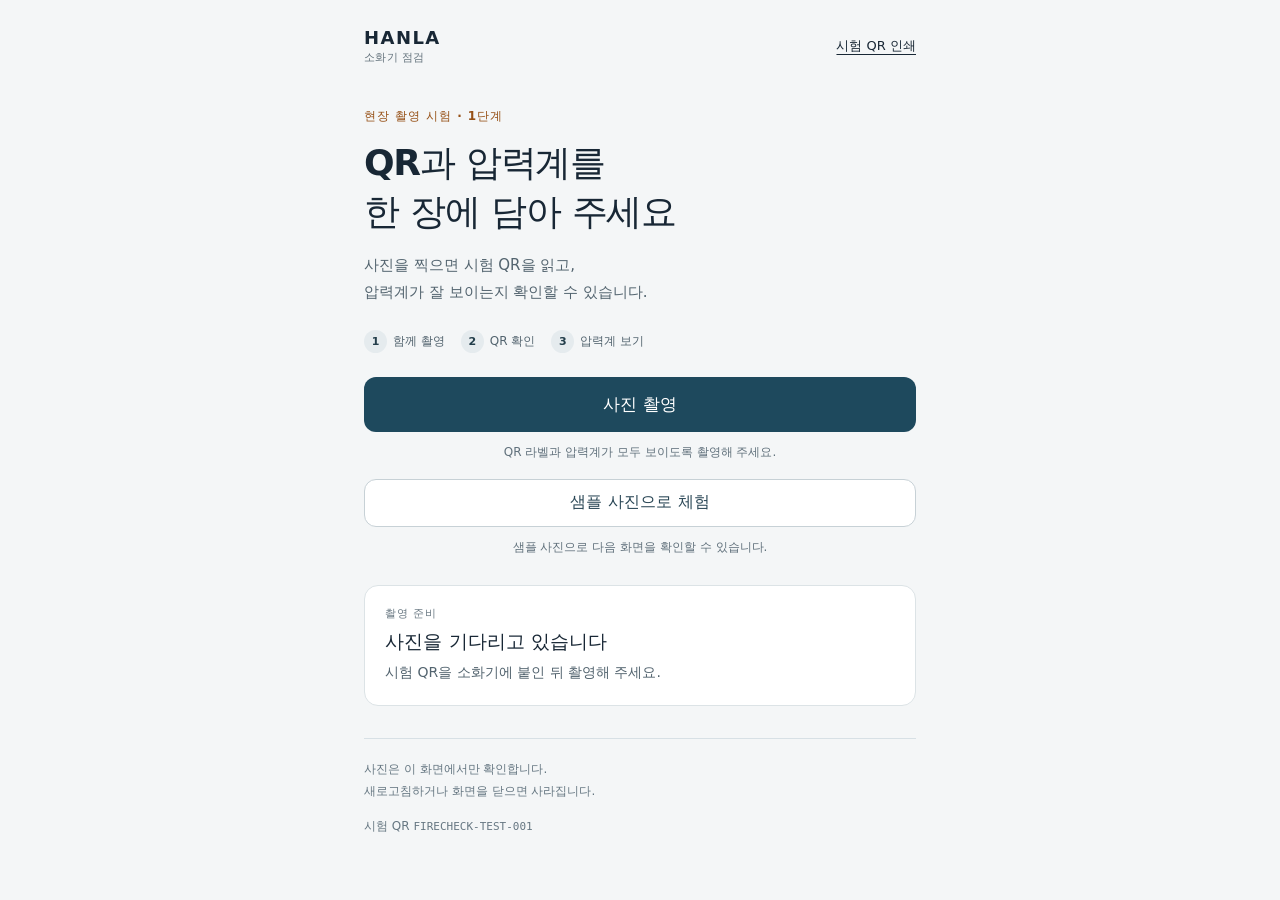
==== index.html @ dc1bfec1 "Publish mobile photo and QR trial" ====
<!doctype html>
<html lang="ko">
<head>
  <meta charset="UTF-8">
  <meta name="viewport" content="width=device-width, initial-scale=1">
  <meta name="color-scheme" content="light">
  <meta name="referrer" content="no-referrer">
  <title>소화기 촬영 시험 · HANLA</title>

  <script type="module" crossorigin src="./assets/main-BTgOIRqq.js"></script>
  <link rel="modulepreload" crossorigin href="./assets/trial-config-3g_mqXX-.js">
  <link rel="stylesheet" crossorigin href="./assets/trial-config-DWbpKtD1.css">
</head>
<body>
  <main class="page">
    <header class="header">
      <a class="brand" href="./">HANLA <span>소화기 점검</span></a>
      <a class="text-link" href="./labels.html">시험 QR 인쇄</a>
    </header>

    <section class="intro" aria-labelledby="title">
      <p class="eyebrow">현장 촬영 시험 · 1단계</p>
      <h1 id="title">QR과 압력계를<br>한 장에 담아 주세요</h1>
      <p class="description">사진을 찍으면 시험 QR을 읽고,<br>압력계가 잘 보이는지 확인할 수 있습니다.</p>
    </section>

    <div class="steps" aria-label="시험 순서">
      <span><b>1</b> 함께 촬영</span>
      <span><b>2</b> QR 확인</span>
      <span><b>3</b> 압력계 보기</span>
    </div>

    <section class="capture-panel" aria-label="촬영">
      <button id="capture" class="primary" type="button" disabled>사진 촬영</button>
      <p class="hint">QR 라벨과 압력계가 모두 보이도록 촬영해 주세요.</p>
      <button id="sample" class="secondary sample-button" type="button" disabled>샘플 사진으로 체험</button>
      <p class="hint">샘플 사진으로 다음 화면을 확인할 수 있습니다.</p>
      <noscript>촬영 시험을 하려면 브라우저에서 JavaScript를 사용하도록 설정해 주세요.</noscript>
    </section>

    <p id="sample-notice" class="sample-notice" role="status" hidden>샘플 체험 · QR과 압력계를 그린 합성 이미지입니다.</p>
    <section id="result" class="result" data-state="idle" aria-live="polite" aria-atomic="true">
      <p id="result-label" class="result-label">촬영 준비</p>
      <h2 id="result-title">사진을 기다리고 있습니다</h2>
      <p id="result-description">시험 QR을 소화기에 붙인 뒤 촬영해 주세요.</p>
      <p id="detected-codes" class="code-value" hidden></p>
    </section>

    <figure id="preview" class="preview" hidden>
      <div class="preview-heading">
        <h2 id="preview-title">촬영한 사진</h2>
        <button id="enlarge" class="secondary compact" type="button">크게 보기</button>
      </div>
      <img id="photo-preview" alt="QR과 압력계의 가독성을 확인할 촬영 사진">
      <figcaption>
        <span id="photo-info"></span>
        <span>바늘과 눈금이 눈으로 읽히는지 확인해 주세요.</span>
      </figcaption>
      <button id="clear" class="secondary" type="button">사진 지우기</button>
    </figure>

    <footer class="footer">
      <p>사진은 이 화면에서만 확인합니다.<br>새로고침하거나 화면을 닫으면 사라집니다.</p>
      <p>시험 QR <code data-test-id></code></p>
    </footer>
  </main>

  <dialog id="camera" class="camera-dialog" aria-labelledby="camera-title">
    <div class="viewer-heading">
      <h2 id="camera-title">소화기 촬영</h2>
      <button id="cancel-camera" class="secondary compact" type="button">촬영 취소</button>
    </div>
    <div class="camera-view">
      <video id="live-camera" autoplay muted playsinline aria-label="실시간 카메라 화면"></video>
    </div>
    <p id="camera-status" class="camera-status" role="status">카메라를 준비하고 있습니다.</p>
    <div class="camera-actions">
      <button id="shutter" class="primary" type="button" disabled>촬영하기</button>
      <button id="sample-camera" class="secondary" type="button">촬영 건너뛰고 샘플 보기</button>
      <button id="retry-camera" class="secondary" type="button" hidden>카메라 다시 열기</button>
    </div>
  </dialog>

  <dialog id="viewer" aria-labelledby="viewer-title">
    <div class="viewer-heading">
      <h2 id="viewer-title">압력계 확인</h2>
      <button id="close-viewer" class="secondary compact" type="button">닫기</button>
    </div>
    <button id="original-size" class="secondary compact" type="button" aria-pressed="false">원본 크기로 보기</button>
    <div class="viewer-image"><img id="viewer-photo" alt="확대해서 확인할 촬영 사진"></div>
  </dialog>

</body>
</html>
---- assets/trial-config-DWbpKtD1.css ----
:root{--lightningcss-light:initial;--lightningcss-dark: ;color-scheme:light;color:#182735;font-synthesis:none;-webkit-text-size-adjust:100%;background:#f4f6f7;font-family:system-ui,-apple-system,BlinkMacSystemFont,Segoe UI,sans-serif}*{box-sizing:border-box}body{margin:0}[hidden]{display:none!important}a{color:inherit}button,input{font:inherit}button,a{-webkit-tap-highlight-color:transparent}button{cursor:pointer;border-radius:12px;min-height:48px;font-weight:600}button:disabled{cursor:wait;opacity:.6}button:focus-visible,a:focus-visible{outline-offset:4px;outline:3px solid #b65313}h1,h2,p,figure{margin:0}h1{letter-spacing:-.035em;font-size:clamp(26px,6.8vw,36px);line-height:1.35}h2{font-size:19px;line-height:1.5}.page{width:min(100%,600px);margin:0 auto;padding:24px 24px 36px}.header{justify-content:space-between;align-items:center;gap:12px;display:flex}.brand{letter-spacing:.08em;flex-direction:column;gap:2px;font-size:18px;font-weight:800;text-decoration:none;display:inline-flex}.brand span{color:#62717b;letter-spacing:.03em;font-size:11px;font-weight:500}.text-link{text-underline-offset:4px;align-items:center;min-height:44px;font-size:13px;display:inline-flex}.intro{padding-top:40px}.eyebrow{letter-spacing:.08em;color:#965016;margin-bottom:14px;font-size:12px;font-weight:700}.description{color:#53646f;word-break:keep-all;margin-top:16px;font-size:15px;line-height:1.8}.steps{color:#53646f;flex-wrap:wrap;gap:16px;padding:24px 0;font-size:12px;display:flex}.steps span{align-items:center;gap:6px;display:inline-flex}.steps b{color:#233e4b;background:#e5ebee;border-radius:50%;place-items:center;width:23px;height:23px;font-size:11px;display:inline-grid}.primary{color:#fff;background:#1e495d;border:0;width:100%;padding:16px 18px;font-size:17px;display:block}.primary:hover{background:#173b4d}.secondary{color:#294655;background:#fff;border:1px solid #c7d1d6;padding:12px 16px}.compact{min-height:44px;padding:10px 14px;font-size:13px}.hint{color:#61717c;text-align:center;margin-top:10px;font-size:12px;line-height:1.7}.sample-button{width:100%;margin-top:16px}.sample-notice{color:#79410c;background:#fff1db;border-radius:10px;margin-top:24px;padding:12px 16px;font-size:13px;line-height:1.7}.result{background:#fff;border:1px solid #dce3e6;border-radius:14px;margin-top:28px;padding:20px}.result-label{letter-spacing:.08em;color:#6b7a84;margin-bottom:6px;font-size:11px;font-weight:700}#result-description{color:#53646f;word-break:keep-all;margin-top:6px;font-size:14px;line-height:1.7}.result[data-state=matched]{background:#edf6f1;border-color:#abcaba}.result[data-state=matched] .result-label{color:#266545}.result[data-state=missing],.result[data-state=unexpected],.result[data-state=multiple],.result[data-state=error]{background:#fff8ee;border-color:#dfc8a7}.result[data-state=reading] .result-label{color:#1e495d}.code-value{white-space:pre-wrap;overflow-wrap:anywhere;border-top:1px solid #d6e1dc;margin-top:12px;padding-top:12px;font-family:ui-monospace,monospace;font-size:13px}.preview{margin-top:24px}.preview-heading{justify-content:space-between;align-items:center;gap:10px;margin-bottom:12px;display:flex}.preview>img{object-fit:contain;background:#e7ecef;border-radius:12px;width:100%;max-height:520px;display:block}.preview figcaption{color:#53646f;gap:6px;margin:12px 0 16px;font-size:12px;line-height:1.7;display:grid}.footer{color:#667782;overflow-wrap:anywhere;border-top:1px solid #d7e0e5;gap:14px;margin-top:32px;padding-top:20px;font-size:12px;line-height:1.8;display:grid}.footer code{font-size:11px}dialog{color:#182735;background:#fff;border:0;border-radius:16px;width:min(92vw,960px);max-height:92vh;padding:18px}dialog::backdrop{background:#122431b3}.viewer-heading{justify-content:space-between;align-items:center;gap:12px;margin-bottom:10px;display:flex}.viewer-image{max-height:65vh;margin-top:12px;overflow:auto}.viewer-image img{max-width:100%;height:auto;margin:auto;display:block}.viewer-image.original img{max-width:none;margin:0}.camera-dialog{width:min(94vw,720px)}.camera-view{background:#101d25;border-radius:12px;justify-content:center;align-items:center;min-height:180px;display:flex;overflow:hidden}.camera-view video{object-fit:contain;width:100%;max-height:60vh;display:block}.camera-status{color:#53646f;margin:14px 0;font-size:14px;line-height:1.7}.camera-actions{gap:10px;display:grid}@media (width<=360px){.page{padding:18px 18px 28px}.steps{gap:10px;font-size:11px}.intro{padding-top:30px}.result{padding:16px}}
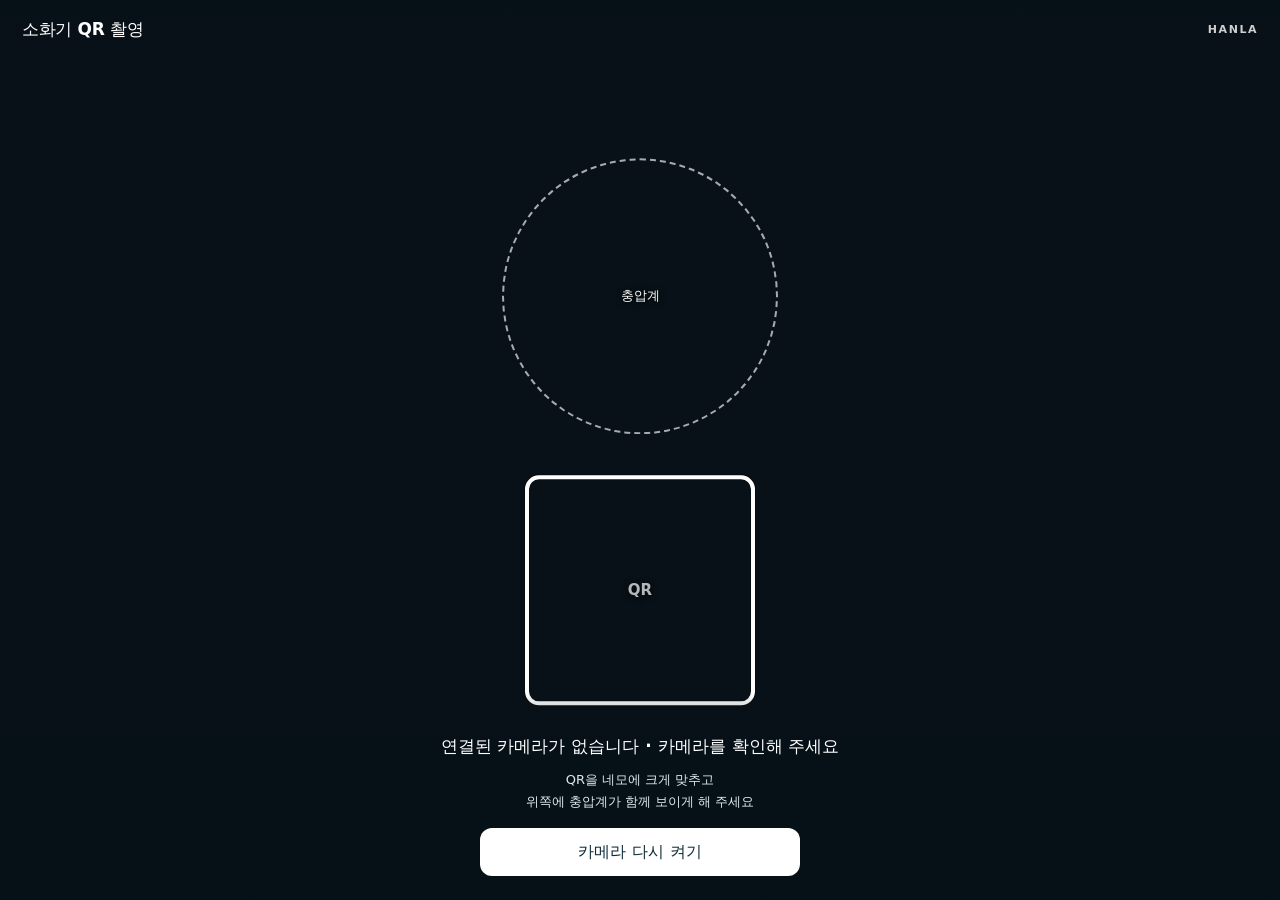
==== commit 3da1a730: "feat: open directly in guided live QR scanner" ====
--- a/index.html
+++ b/index.html
@@ -2,93 +2,45 @@
 <html lang="ko">
 <head>
   <meta charset="UTF-8">
-  <meta name="viewport" content="width=device-width, initial-scale=1">
+  <meta name="viewport" content="width=device-width, initial-scale=1, viewport-fit=cover">
   <meta name="color-scheme" content="light">
   <meta name="referrer" content="no-referrer">
-  <title>소화기 촬영 시험 · HANLA</title>
-
-  <script type="module" crossorigin src="./assets/main-BTgOIRqq.js"></script>
-  <link rel="modulepreload" crossorigin href="./assets/trial-config-3g_mqXX-.js">
-  <link rel="stylesheet" crossorigin href="./assets/trial-config-DWbpKtD1.css">
+  <title>소화기 QR 촬영 · HANLA</title>
+  <script type="module" crossorigin src="./assets/main-DhQAeFDJ.js"></script>
+  <link rel="modulepreload" crossorigin href="./assets/trial-config-DdPrdTT6.js">
+  <link rel="stylesheet" crossorigin href="./assets/trial-config-DtQORixK.css">
 </head>
-<body>
-  <main class="page">
-    <header class="header">
-      <a class="brand" href="./">HANLA <span>소화기 점검</span></a>
-      <a class="text-link" href="./labels.html">시험 QR 인쇄</a>
-    </header>
-
-    <section class="intro" aria-labelledby="title">
-      <p class="eyebrow">현장 촬영 시험 · 1단계</p>
-      <h1 id="title">QR과 압력계를<br>한 장에 담아 주세요</h1>
-      <p class="description">사진을 찍으면 시험 QR을 읽고,<br>압력계가 잘 보이는지 확인할 수 있습니다.</p>
+<body class="scanning">
+  <main>
+    <section id="scanner-screen" class="scanner-screen" aria-label="소화기 QR 촬영">
+      <video id="live-camera" autoplay muted playsinline aria-label="실시간 후면 카메라"></video>
+      <img id="sample-camera" alt="QR과 압력계를 그린 촬영 시험용 샘플" hidden>
+      <header class="scanner-heading"><h1>소화기 QR 촬영</h1><span>HANLA</span></header>
+      <div class="composition-guide" aria-hidden="true">
+        <div class="gauge-guide"><span>충압계</span></div>
+        <div id="qr-frame" class="qr-frame"><span>QR</span></div>
+      </div>
+      <div class="scanner-instructions">
+        <p id="scan-status" role="status" aria-live="polite">카메라 사용을 허용해 주세요</p>
+        <p class="scanner-hint">QR을 네모에 크게 맞추고<br>위쪽에 충압계가 함께 보이게 해 주세요</p>
+        <button id="retry-camera" class="scanner-retry" type="button" hidden>카메라 다시 켜기</button>
+      </div>
+      <noscript><p class="noscript-message">촬영하려면 브라우저에서 JavaScript를 사용하도록 설정해 주세요.</p></noscript>
     </section>
-
-    <div class="steps" aria-label="시험 순서">
-      <span><b>1</b> 함께 촬영</span>
-      <span><b>2</b> QR 확인</span>
-      <span><b>3</b> 압력계 보기</span>
-    </div>
-
-    <section class="capture-panel" aria-label="촬영">
-      <button id="capture" class="primary" type="button" disabled>사진 촬영</button>
-      <p class="hint">QR 라벨과 압력계가 모두 보이도록 촬영해 주세요.</p>
-      <button id="sample" class="secondary sample-button" type="button" disabled>샘플 사진으로 체험</button>
-      <p class="hint">샘플 사진으로 다음 화면을 확인할 수 있습니다.</p>
-      <noscript>촬영 시험을 하려면 브라우저에서 JavaScript를 사용하도록 설정해 주세요.</noscript>
+    <section id="review-screen" class="page review-screen" aria-labelledby="review-title" hidden>
+      <header class="header"><a class="brand" href="#scan">HANLA <span>소화기 점검</span></a><span class="review-step">촬영 사진 확인</span></header>
+      <div class="review-intro"><p class="eyebrow">QR 인식 완료</p><h1 id="review-title">충압계가 잘 보이나요?</h1><p class="description">바늘과 눈금이 눈으로 읽히는지 확인해 주세요.</p></div>
+      <p id="sample-notice" class="sample-notice" hidden>샘플 체험 · 실제 소화기 사진이 아닌 합성 이미지입니다.</p>
+      <p id="detected-code" class="code-value"></p>
+      <figure class="preview"><img id="photo-preview" alt="QR과 충압계를 함께 촬영한 사진"><figcaption id="photo-info"></figcaption></figure>
+      <div class="review-actions"><button id="enlarge" class="secondary" type="button">사진 크게 보기</button><a class="primary button-link" href="#scan">다시 촬영</a></div>
+      <p class="review-note">아직 저장하지 않은 시험 사진입니다.<br>새로고침하거나 페이지를 닫으면 사라집니다.</p>
     </section>
-
-    <p id="sample-notice" class="sample-notice" role="status" hidden>샘플 체험 · QR과 압력계를 그린 합성 이미지입니다.</p>
-    <section id="result" class="result" data-state="idle" aria-live="polite" aria-atomic="true">
-      <p id="result-label" class="result-label">촬영 준비</p>
-      <h2 id="result-title">사진을 기다리고 있습니다</h2>
-      <p id="result-description">시험 QR을 소화기에 붙인 뒤 촬영해 주세요.</p>
-      <p id="detected-codes" class="code-value" hidden></p>
-    </section>
-
-    <figure id="preview" class="preview" hidden>
-      <div class="preview-heading">
-        <h2 id="preview-title">촬영한 사진</h2>
-        <button id="enlarge" class="secondary compact" type="button">크게 보기</button>
-      </div>
-      <img id="photo-preview" alt="QR과 압력계의 가독성을 확인할 촬영 사진">
-      <figcaption>
-        <span id="photo-info"></span>
-        <span>바늘과 눈금이 눈으로 읽히는지 확인해 주세요.</span>
-      </figcaption>
-      <button id="clear" class="secondary" type="button">사진 지우기</button>
-    </figure>
-
-    <footer class="footer">
-      <p>사진은 이 화면에서만 확인합니다.<br>새로고침하거나 화면을 닫으면 사라집니다.</p>
-      <p>시험 QR <code data-test-id></code></p>
-    </footer>
   </main>
-
-  <dialog id="camera" class="camera-dialog" aria-labelledby="camera-title">
-    <div class="viewer-heading">
-      <h2 id="camera-title">소화기 촬영</h2>
-      <button id="cancel-camera" class="secondary compact" type="button">촬영 취소</button>
-    </div>
-    <div class="camera-view">
-      <video id="live-camera" autoplay muted playsinline aria-label="실시간 카메라 화면"></video>
-    </div>
-    <p id="camera-status" class="camera-status" role="status">카메라를 준비하고 있습니다.</p>
-    <div class="camera-actions">
-      <button id="shutter" class="primary" type="button" disabled>촬영하기</button>
-      <button id="sample-camera" class="secondary" type="button">촬영 건너뛰고 샘플 보기</button>
-      <button id="retry-camera" class="secondary" type="button" hidden>카메라 다시 열기</button>
-    </div>
-  </dialog>
-
   <dialog id="viewer" aria-labelledby="viewer-title">
-    <div class="viewer-heading">
-      <h2 id="viewer-title">압력계 확인</h2>
-      <button id="close-viewer" class="secondary compact" type="button">닫기</button>
-    </div>
+    <div class="viewer-heading"><h2 id="viewer-title">충압계 확인</h2><button id="close-viewer" class="secondary compact" type="button">닫기</button></div>
     <button id="original-size" class="secondary compact" type="button" aria-pressed="false">원본 크기로 보기</button>
     <div class="viewer-image"><img id="viewer-photo" alt="확대해서 확인할 촬영 사진"></div>
   </dialog>
-
 </body>
 </html>
--- a/assets/trial-config-DtQORixK.css
+++ b/assets/trial-config-DtQORixK.css
@@ -0,0 +1 @@
+:root{--lightningcss-light:initial;--lightningcss-dark: ;color-scheme:light;color:#182735;font-synthesis:none;-webkit-text-size-adjust:100%;background:#f4f6f7;font-family:system-ui,-apple-system,BlinkMacSystemFont,Segoe UI,sans-serif}*{box-sizing:border-box}body{margin:0}[hidden]{display:none!important}a{color:inherit}button,input{font:inherit}button,a{-webkit-tap-highlight-color:transparent}button{cursor:pointer;border-radius:12px;min-height:48px;font-weight:600}button:disabled{cursor:wait;opacity:.6}button:focus-visible,a:focus-visible{outline-offset:4px;outline:3px solid #b65313}h1,h2,p,figure{margin:0}h1{letter-spacing:-.035em;font-size:clamp(26px,6.8vw,36px);line-height:1.35}h2{font-size:19px;line-height:1.5}.page{width:min(100%,600px);margin:0 auto;padding:24px 24px 36px}.header{justify-content:space-between;align-items:center;gap:12px;display:flex}.brand{letter-spacing:.08em;flex-direction:column;gap:2px;font-size:18px;font-weight:800;text-decoration:none;display:inline-flex}.brand span{color:#62717b;letter-spacing:.03em;font-size:11px;font-weight:500}.text-link{text-underline-offset:4px;align-items:center;min-height:44px;font-size:13px;display:inline-flex}.intro{padding-top:40px}.eyebrow{letter-spacing:.08em;color:#965016;margin-bottom:14px;font-size:12px;font-weight:700}.description{color:#53646f;word-break:keep-all;margin-top:16px;font-size:15px;line-height:1.8}.primary{color:#fff;background:#1e495d;border:0;width:100%;padding:16px 18px;font-size:17px;display:block}.primary:hover{background:#173b4d}.secondary{color:#294655;background:#fff;border:1px solid #c7d1d6;padding:12px 16px}.compact{min-height:44px;padding:10px 14px;font-size:13px}.hint{color:#61717c;text-align:center;margin-top:10px;font-size:12px;line-height:1.7}.scanning{background:#081117;overflow:hidden}.scanner-screen{color:#fff;background:#081117;width:100%;height:100dvh;position:relative;overflow:hidden}.scanner-screen video,#sample-camera{object-fit:cover;width:100%;height:100%;position:absolute;inset:0}.scanner-heading{padding:calc(env(safe-area-inset-top,0px) + 18px) 22px 35px;background:linear-gradient(#061017b8,#0000);justify-content:space-between;align-items:center;display:flex;position:absolute;inset:0 0 auto}.scanner-heading h1{letter-spacing:-.02em;font-size:17px}.scanner-heading span{letter-spacing:.14em;opacity:.8;font-size:11px;font-weight:800}.composition-guide{--qr-size:min(52vw, 26dvh, 230px);justify-items:center;gap:calc(var(--qr-size) * .18);pointer-events:none;display:grid;position:absolute;top:48%;left:50%;transform:translate(-50%,-50%)}.gauge-guide{width:calc(var(--qr-size) * 1.2);height:calc(var(--qr-size) * 1.2);color:#fff;text-shadow:0 1px 6px #000;border:2px dashed #ffffffa6;border-radius:50%;place-items:center;display:grid}.gauge-guide span{background:#07141a55;border-radius:6px;padding:4px 8px;font-size:13px;font-weight:600}.qr-frame{width:var(--qr-size);height:var(--qr-size);border:4px solid #fff;border-radius:14px;transition:border-color .15s;position:relative;box-shadow:0 0 0 1px #0005}.qr-frame span{text-shadow:0 1px 6px #000;opacity:.7;font-size:15px;font-weight:700;position:absolute;top:50%;left:50%;transform:translate(-50%,-50%)}.scanner-screen[data-state=aligned] .qr-frame{border-color:#73e1b0}.scanner-screen[data-state=aligned] .qr-frame span{visibility:hidden}.scanner-instructions{padding:40px 24px calc(env(safe-area-inset-bottom,0px) + 24px);text-align:center;background:linear-gradient(#0000,#061017eb 35%);position:absolute;inset:auto 0 0}#scan-status{word-break:keep-all;font-size:17px;font-weight:700;line-height:1.5}.scanner-hint{color:#dee8ee;margin-top:9px;font-size:13px;line-height:1.7}.scanner-retry{color:#102c39;background:#fff;border:0;width:min(100%,320px);margin-top:15px;padding:12px 18px}.noscript-message{background:#142936;border-radius:12px;padding:20px;position:absolute;inset:45% 20px auto}.review-intro{margin-top:34px}.review-step{color:#62717b;font-size:12px}.code-value{overflow-wrap:anywhere;background:#eaf3ee;border:1px solid #c6dbce;border-radius:10px;margin-top:18px;padding:12px 14px;font-family:ui-monospace,monospace;font-size:13px}.preview{margin-top:20px}.preview>img{object-fit:contain;background:#e7ecef;border-radius:12px;width:100%;max-height:60vh;display:block}.preview figcaption{color:#53646f;margin:10px 0 18px;font-size:12px;line-height:1.7}.review-actions{gap:10px;display:grid}.button-link{text-align:center;border-radius:12px;font-weight:600;text-decoration:none}.review-note{color:#62717b;text-align:center;margin-top:20px;font-size:12px;line-height:1.8}.sample-notice{color:#79410c;background:#fff1db;border-radius:10px;margin-top:20px;padding:12px 16px;font-size:13px;line-height:1.7}dialog{color:#182735;background:#fff;border:0;border-radius:16px;width:min(92vw,960px);max-height:92vh;padding:18px}dialog::backdrop{background:#122431b3}.viewer-heading{justify-content:space-between;align-items:center;gap:12px;margin-bottom:10px;display:flex}.viewer-image{max-height:65vh;margin-top:12px;overflow:auto}.viewer-image img{max-width:100%;height:auto;margin:auto;display:block}.viewer-image.original img{max-width:none;margin:0}@media (height<=480px){.scanner-heading,.scanner-instructions{padding-top:12px;padding-bottom:12px}.scanner-hint{margin-top:3px;font-size:11px}#scan-status{font-size:14px}.composition-guide{top:46%}}
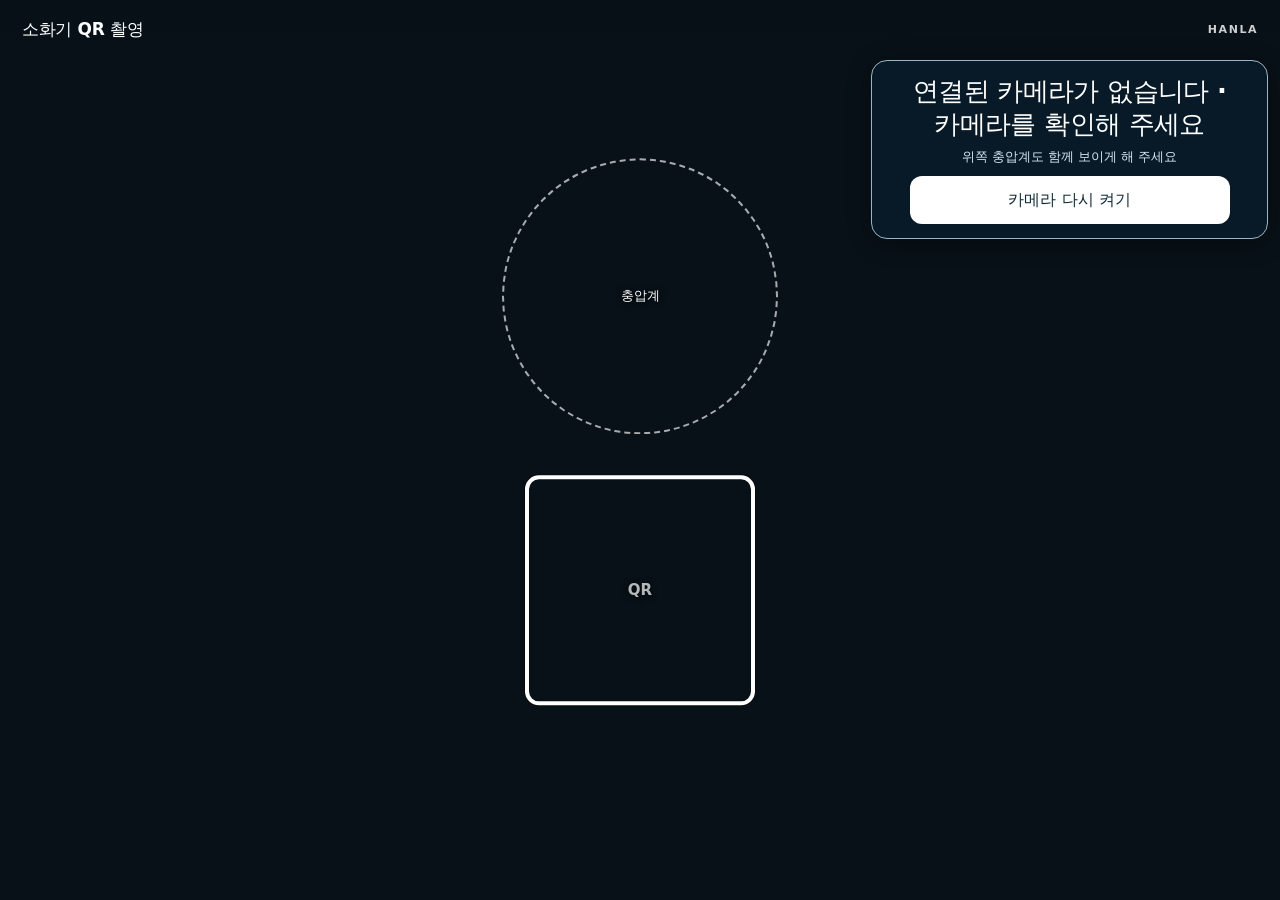
==== commit fb6fd00a: "feat: emphasize live camera distance and framing guidance" ====
--- a/index.html
+++ b/index.html
@@ -6,9 +6,11 @@
   <meta name="color-scheme" content="light">
   <meta name="referrer" content="no-referrer">
   <title>소화기 QR 촬영 · HANLA</title>
-  <script type="module" crossorigin src="./assets/main-DhQAeFDJ.js"></script>
-  <link rel="modulepreload" crossorigin href="./assets/trial-config-DdPrdTT6.js">
-  <link rel="stylesheet" crossorigin href="./assets/trial-config-DtQORixK.css">
+  <script type="module" crossorigin src="./assets/main-B3u4HQps.js"></script>
+  <link rel="modulepreload" crossorigin href="./assets/modulepreload-polyfill-P2Xu9kJm.js">
+  <link rel="modulepreload" crossorigin href="./assets/trial-config-DZgSE-73.js">
+  <link rel="modulepreload" crossorigin href="./assets/scan-geometry-B6Yt5pV2.js">
+  <link rel="stylesheet" crossorigin href="./assets/trial-config-DVaKFI6W.css">
 </head>
 <body class="scanning">
   <main>
@@ -22,7 +24,8 @@
       </div>
       <div class="scanner-instructions">
         <p id="scan-status" role="status" aria-live="polite">카메라 사용을 허용해 주세요</p>
-        <p class="scanner-hint">QR을 네모에 크게 맞추고<br>위쪽에 충압계가 함께 보이게 해 주세요</p>
+        <p id="scan-detail" class="scanner-detail" hidden></p>
+        <p class="scanner-hint">위쪽 충압계도 함께 보이게 해 주세요</p>
         <button id="retry-camera" class="scanner-retry" type="button" hidden>카메라 다시 켜기</button>
       </div>
       <noscript><p class="noscript-message">촬영하려면 브라우저에서 JavaScript를 사용하도록 설정해 주세요.</p></noscript>
@@ -33,8 +36,43 @@
       <p id="sample-notice" class="sample-notice" hidden>샘플 체험 · 실제 소화기 사진이 아닌 합성 이미지입니다.</p>
       <p id="detected-code" class="code-value"></p>
       <figure class="preview"><img id="photo-preview" alt="QR과 충압계를 함께 촬영한 사진"><figcaption id="photo-info"></figcaption></figure>
-      <div class="review-actions"><button id="enlarge" class="secondary" type="button">사진 크게 보기</button><a class="primary button-link" href="#scan">다시 촬영</a></div>
-      <p class="review-note">아직 저장하지 않은 시험 사진입니다.<br>새로고침하거나 페이지를 닫으면 사라집니다.</p>
+      <div class="review-actions"><button id="enlarge" class="secondary" type="button">사진 크게 보기</button><a id="retake-link" class="secondary button-link" href="#scan">다시 촬영</a></div>
+      <section class="storage-panel" aria-label="사진 저장">
+        <p data-storage-status role="status"></p>
+        <form data-storage-login class="login-form" hidden>
+          <label for="review-email">시험 계정 이메일</label><input id="review-email" name="email" type="email" autocomplete="username" required>
+          <label for="review-password">비밀번호</label><input id="review-password" name="password" type="password" autocomplete="current-password" required>
+          <button class="secondary" type="submit">로그인</button>
+        </form>
+        <p data-auth-error class="storage-message" role="status"></p>
+        <div data-storage-account class="storage-account" hidden><span data-storage-email></span><button data-storage-logout class="secondary compact" type="button">로그아웃</button></div>
+        <button id="save-photo" class="primary" type="button" disabled>사진 저장</button>
+        <p id="save-status" class="storage-message" role="status"></p>
+        <a class="text-link" href="#records">저장한 사진 보기</a>
+      </section>
+      <p id="review-note" class="review-note">저장하기 전에는 새로고침하거나 페이지를 닫으면 사진이 사라집니다.</p>
+    </section>
+    <section id="records-screen" class="page records-screen" aria-labelledby="records-title" hidden>
+      <header class="header"><a class="brand" href="#scan">HANLA <span>소화기 점검</span></a><a class="text-link" href="#scan">촬영으로</a></header>
+      <h1 id="records-title">저장한 사진</h1>
+      <section id="records-login" class="storage-panel" aria-label="저장한 사진 로그인">
+        <p data-storage-status role="status"></p>
+        <form data-storage-login class="login-form" hidden>
+          <label for="records-email">시험 계정 이메일</label><input id="records-email" name="email" type="email" autocomplete="username" required>
+          <label for="records-password">비밀번호</label><input id="records-password" name="password" type="password" autocomplete="current-password" required>
+          <button class="secondary" type="submit">로그인</button>
+        </form>
+      </section>
+      <p data-auth-error class="storage-message" role="status"></p>
+      <div id="records-content" hidden>
+        <div class="storage-account"><span data-storage-email></span><button data-storage-logout class="secondary compact" type="button">로그아웃</button></div>
+        <p id="record-status" class="storage-message" role="status"></p>
+        <figure id="saved-record" class="preview" hidden>
+          <img id="saved-photo" alt="로그인한 계정으로 저장한 소화기 사진">
+          <figcaption><code id="saved-code"></code><br>등록 시각 <time id="saved-at"></time></figcaption>
+        </figure>
+        <button id="reload-records" class="secondary" type="button" disabled>다시 불러오기</button>
+      </div>
     </section>
   </main>
   <dialog id="viewer" aria-labelledby="viewer-title">
--- a/assets/trial-config-DVaKFI6W.css
+++ b/assets/trial-config-DVaKFI6W.css
@@ -0,0 +1 @@
+:root{--lightningcss-light:initial;--lightningcss-dark: ;color-scheme:light;color:#182735;font-synthesis:none;-webkit-text-size-adjust:100%;background:#f4f6f7;font-family:system-ui,-apple-system,BlinkMacSystemFont,Segoe UI,sans-serif}*{box-sizing:border-box}body{margin:0}[hidden]{display:none!important}a{color:inherit}button,input{font:inherit}button,a{-webkit-tap-highlight-color:transparent}button{cursor:pointer;border-radius:12px;min-height:48px;font-weight:600}button:disabled{cursor:wait;opacity:.6}button:focus-visible,a:focus-visible{outline-offset:4px;outline:3px solid #b65313}h1,h2,p,figure{margin:0}h1{letter-spacing:-.035em;font-size:clamp(26px,6.8vw,36px);line-height:1.35}h2{font-size:19px;line-height:1.5}.page{width:min(100%,600px);margin:0 auto;padding:24px 24px 36px}.header{justify-content:space-between;align-items:center;gap:12px;display:flex}.brand{letter-spacing:.08em;flex-direction:column;gap:2px;font-size:18px;font-weight:800;text-decoration:none;display:inline-flex}.brand span{color:#62717b;letter-spacing:.03em;font-size:11px;font-weight:500}.text-link{text-underline-offset:4px;align-items:center;min-height:44px;font-size:13px;display:inline-flex}.intro{padding-top:40px}.eyebrow{letter-spacing:.08em;color:#965016;margin-bottom:14px;font-size:12px;font-weight:700}.description{color:#53646f;word-break:keep-all;margin-top:16px;font-size:15px;line-height:1.8}.primary{color:#fff;background:#1e495d;border:0;width:100%;padding:16px 18px;font-size:17px;display:block}.primary:hover{background:#173b4d}.secondary{color:#294655;background:#fff;border:1px solid #c7d1d6;padding:12px 16px}.compact{min-height:44px;padding:10px 14px;font-size:13px}.hint{color:#61717c;text-align:center;margin-top:10px;font-size:12px;line-height:1.7}.scanning{background:#081117;overflow:hidden}.scanner-screen{color:#fff;background:#081117;width:100%;height:100dvh;position:relative;overflow:hidden}.scanner-screen video,#sample-camera{object-fit:cover;width:100%;height:100%;position:absolute;inset:0}.scanner-heading{padding:calc(env(safe-area-inset-top,0px) + 18px) 22px 35px;background:linear-gradient(#061017b8,#0000);justify-content:space-between;align-items:center;display:flex;position:absolute;inset:0 0 auto}.scanner-heading h1{letter-spacing:-.02em;font-size:17px}.scanner-heading span{letter-spacing:.14em;opacity:.8;font-size:11px;font-weight:800}.composition-guide{--qr-size:min(52vw, 26dvh, 230px);justify-items:center;gap:calc(var(--qr-size) * .18);pointer-events:none;display:grid;position:absolute;top:48%;left:50%;transform:translate(-50%,-50%)}.gauge-guide{width:calc(var(--qr-size) * 1.2);height:calc(var(--qr-size) * 1.2);color:#fff;text-shadow:0 1px 6px #000;border:2px dashed #ffffffa6;border-radius:50%;place-items:center;display:grid}.gauge-guide span{background:#07141a55;border-radius:6px;padding:4px 8px;font-size:13px;font-weight:600}.qr-frame{width:var(--qr-size);height:var(--qr-size);border:4px solid #fff;border-radius:14px;transition:border-color .15s;position:relative;box-shadow:0 0 0 1px #0005}.qr-frame span{text-shadow:0 1px 6px #000;opacity:.7;font-size:15px;font-weight:700;position:absolute;top:50%;left:50%;transform:translate(-50%,-50%)}.scanner-screen[data-state=aligned] .qr-frame{border-color:#73e1b0}.scanner-screen[data-state=aligned] .qr-frame span{visibility:hidden}.scanner-instructions{inset:auto 16px calc(env(safe-area-inset-bottom,0px) + 16px);text-align:center;background:#081a27;border:1px solid #9db4c3;border-radius:16px;padding:16px;position:absolute;box-shadow:0 4px 24px #0005}#scan-status{word-break:keep-all;letter-spacing:-.025em;font-size:26px;font-weight:800;line-height:1.25}.scanner-detail{color:#fff;word-break:keep-all;margin-top:6px;font-size:14px;line-height:1.4}.scanner-hint{color:#d4e6f2;word-break:keep-all;margin-top:8px;font-size:13px;line-height:1.4}.scanner-retry{color:#102c39;background:#fff;border:0;width:min(100%,320px);margin-top:15px;padding:12px 18px}.noscript-message{background:#142936;border-radius:12px;padding:20px;position:absolute;inset:45% 20px auto}.review-intro{margin-top:34px}.review-step{color:#62717b;font-size:12px}.code-value{overflow-wrap:anywhere;background:#eaf3ee;border:1px solid #c6dbce;border-radius:10px;margin-top:18px;padding:12px 14px;font-family:ui-monospace,monospace;font-size:13px}.preview{margin-top:20px}.preview>img{object-fit:contain;background:#e7ecef;border-radius:12px;width:100%;max-height:60vh;display:block}.preview figcaption{color:#53646f;margin:10px 0 18px;font-size:12px;line-height:1.7}.review-actions{gap:10px;display:grid}.button-link{text-align:center;border-radius:12px;font-weight:600;text-decoration:none}.review-note{color:#62717b;text-align:center;margin-top:20px;font-size:12px;line-height:1.8}.sample-notice{color:#79410c;background:#fff1db;border-radius:10px;margin-top:20px;padding:12px 16px;font-size:13px;line-height:1.7}dialog{color:#182735;background:#fff;border:0;border-radius:16px;width:min(92vw,960px);max-height:92vh;padding:18px}dialog::backdrop{background:#122431b3}.viewer-heading{justify-content:space-between;align-items:center;gap:12px;margin-bottom:10px;display:flex}.viewer-image{max-height:65vh;margin-top:12px;overflow:auto}.viewer-image img{max-width:100%;height:auto;margin:auto;display:block}.viewer-image.original img{max-width:none;margin:0}@media (height<=700px){.scanner-instructions{left:8px;right:8px;bottom:calc(env(safe-area-inset-bottom,0px) + 8px);border-radius:12px;padding:8px}#scan-status{font-size:22px;line-height:1.2}.scanner-detail{margin-top:3px;font-size:13px;line-height:1.4}.scanner-hint{margin-top:3px;font-size:12px}}@media (height<=700px) and (orientation:portrait){.scanner-screen[data-state=error] .scanner-instructions{grid-template-columns:minmax(0,1fr) 104px;align-items:center;gap:6px;display:grid}.scanner-screen[data-state=error] #scan-status{font-size:16px;line-height:1.35}.scanner-screen[data-state=error] .scanner-retry{grid-area:1/2;margin:0;padding:8px;font-size:14px}.scanner-screen[data-state=error] .scanner-hint{grid-column:1/-1;margin:0}}@media (height<=480px){.scanner-heading{padding-top:12px;padding-bottom:12px}.composition-guide{top:46%}}@media (orientation:landscape) and (width>=650px){.scanner-instructions{width:31%;padding:14px 10px;inset:60px 12px auto auto}.scanner-retry{margin-top:10px}}.storage-panel{background:#fff;border:1px solid #ccd8de;border-radius:12px;gap:12px;margin-top:24px;padding:18px;font-size:14px;line-height:1.6;display:grid}.login-form{gap:8px;display:grid}.login-form input{color:#182735;background:#fff;border:1px solid #bdcbd2;border-radius:8px;width:100%;min-height:46px;padding:10px 12px}.login-form label{margin-top:5px;font-size:13px}.storage-account{overflow-wrap:anywhere;justify-content:space-between;align-items:center;gap:12px;display:flex}.storage-message{color:#415c6a;margin:10px 0;font-size:13px;line-height:1.7}.storage-message:empty{display:none}#records-content>.storage-message{margin-top:22px}.storage-account button{white-space:nowrap;flex-shrink:0}
